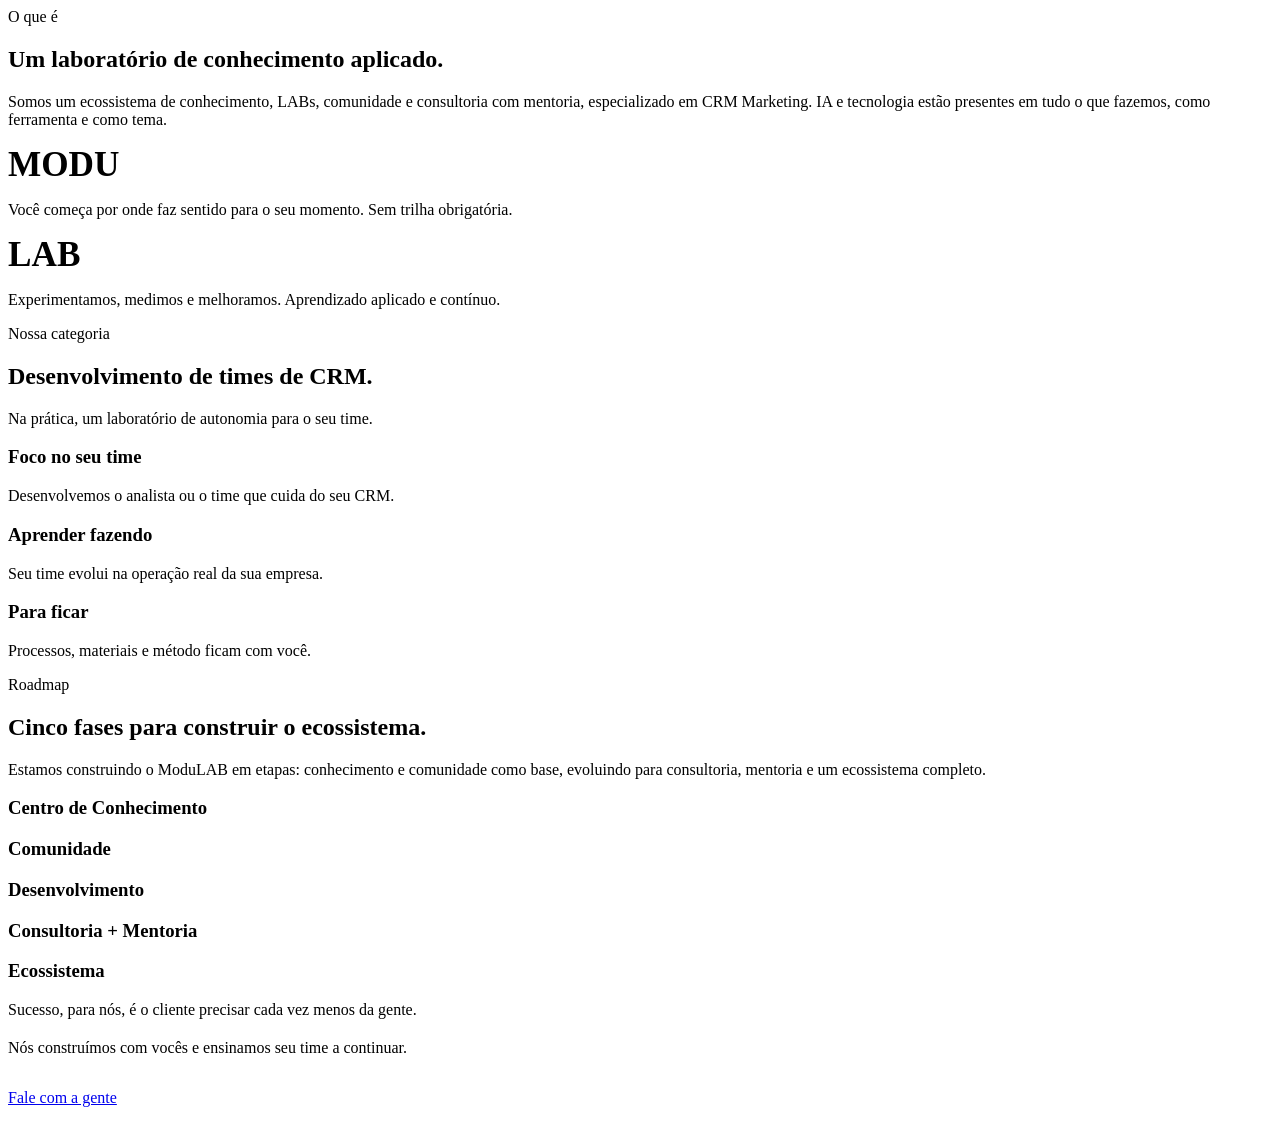
==== sobre.html @ 0abe555f "Add files via upload" ====
<!doctype html>
<html lang="pt-BR">
<head>
  <meta charset="utf-8">
  <meta name="viewport" content="width=device-width, initial-scale=1">
  <title>Sobre | ModuLAB</title>
  <meta name="description" content="O ModuLAB é um laboratório de conhecimento aplicado em CRM Marketing: conhecimento, LABs, comunidade e consultoria com mentoria.">
  <link rel="icon" href="assets/favicon.svg" type="image/svg+xml">
  <link rel="preconnect" href="https://fonts.googleapis.com">
  <link rel="preconnect" href="https://fonts.gstatic.com" crossorigin>
  <link href="https://fonts.googleapis.com/css2?family=Inter:wght@400;500;600&family=Montserrat:wght@600;700&display=swap" rel="stylesheet">
  <link rel="stylesheet" href="assets/style.css">
</head>
<body>
  <div data-header></div>

  <main>
    <section class="page-hero">
      <div class="wrap">
        <div class="eyebrow">O que é</div>
        <h1>Um laboratório de conhecimento aplicado.</h1>
        <p class="lead">Somos um ecossistema de conhecimento, LABs, comunidade e consultoria com mentoria, especializado em CRM Marketing. IA e tecnologia estão presentes em tudo o que fazemos, como ferramenta e como tema.</p>
      </div>
    </section>

    <section>
      <div class="wrap grid g2">
        <div class="card">
          <div class="lab-name" style="font-family:var(--font-head);font-size:2.2rem;font-weight:700;color:var(--petroleo)">MODU</div>
          <p>Você começa por onde faz sentido para o seu momento. Sem trilha obrigatória.</p>
        </div>
        <div class="card">
          <div class="lab-name" style="font-family:var(--font-head);font-size:2.2rem;font-weight:700;color:var(--petroleo)">LAB</div>
          <p>Experimentamos, medimos e melhoramos. Aprendizado aplicado e contínuo.</p>
        </div>
      </div>
    </section>

    <section class="paper">
      <div class="wrap split">
        <div>
          <div class="eyebrow">Nossa categoria</div>
          <h2>Desenvolvimento de times de CRM.</h2>
          <p class="lead">Na prática, um laboratório de autonomia para o seu time.</p>
        </div>
        <div class="grid">
          <div class="card"><h3>Foco no seu time</h3><p>Desenvolvemos o analista ou o time que cuida do seu CRM.</p></div>
          <div class="card"><h3>Aprender fazendo</h3><p>Seu time evolui na operação real da sua empresa.</p></div>
          <div class="card"><h3>Para ficar</h3><p>Processos, materiais e método ficam com você.</p></div>
        </div>
      </div>
    </section>

    <section class="dark">
      <div class="wrap">
        <div class="section-head">
          <div class="eyebrow">Roadmap</div>
          <h2>Cinco fases para construir o ecossistema.</h2>
          <p>Estamos construindo o ModuLAB em etapas: conhecimento e comunidade como base, evoluindo para consultoria, mentoria e um ecossistema completo.</p>
        </div>
        <div class="steps">
          <div class="step"><h3>Centro de Conhecimento</h3></div>
          <div class="step"><h3>Comunidade</h3></div>
          <div class="step"><h3>Desenvolvimento</h3></div>
          <div class="step"><h3>Consultoria + Mentoria</h3></div>
          <div class="step"><h3>Ecossistema</h3></div>
        </div>
      </div>
    </section>

    <section>
      <div class="wrap">
        <p class="quote">Sucesso, para nós, é o cliente precisar cada vez menos da gente.</p>
        <p class="lead" style="margin-top:20px">Nós construímos com vocês e ensinamos seu time a continuar.</p>
        <p style="margin-top:32px"><a class="btn" href="contato.html">Fale com a gente</a></p>
      </div>
    </section>
  </main>

  <div data-footer></div>
  <script src="assets/main.js"></script>
</body>
</html>
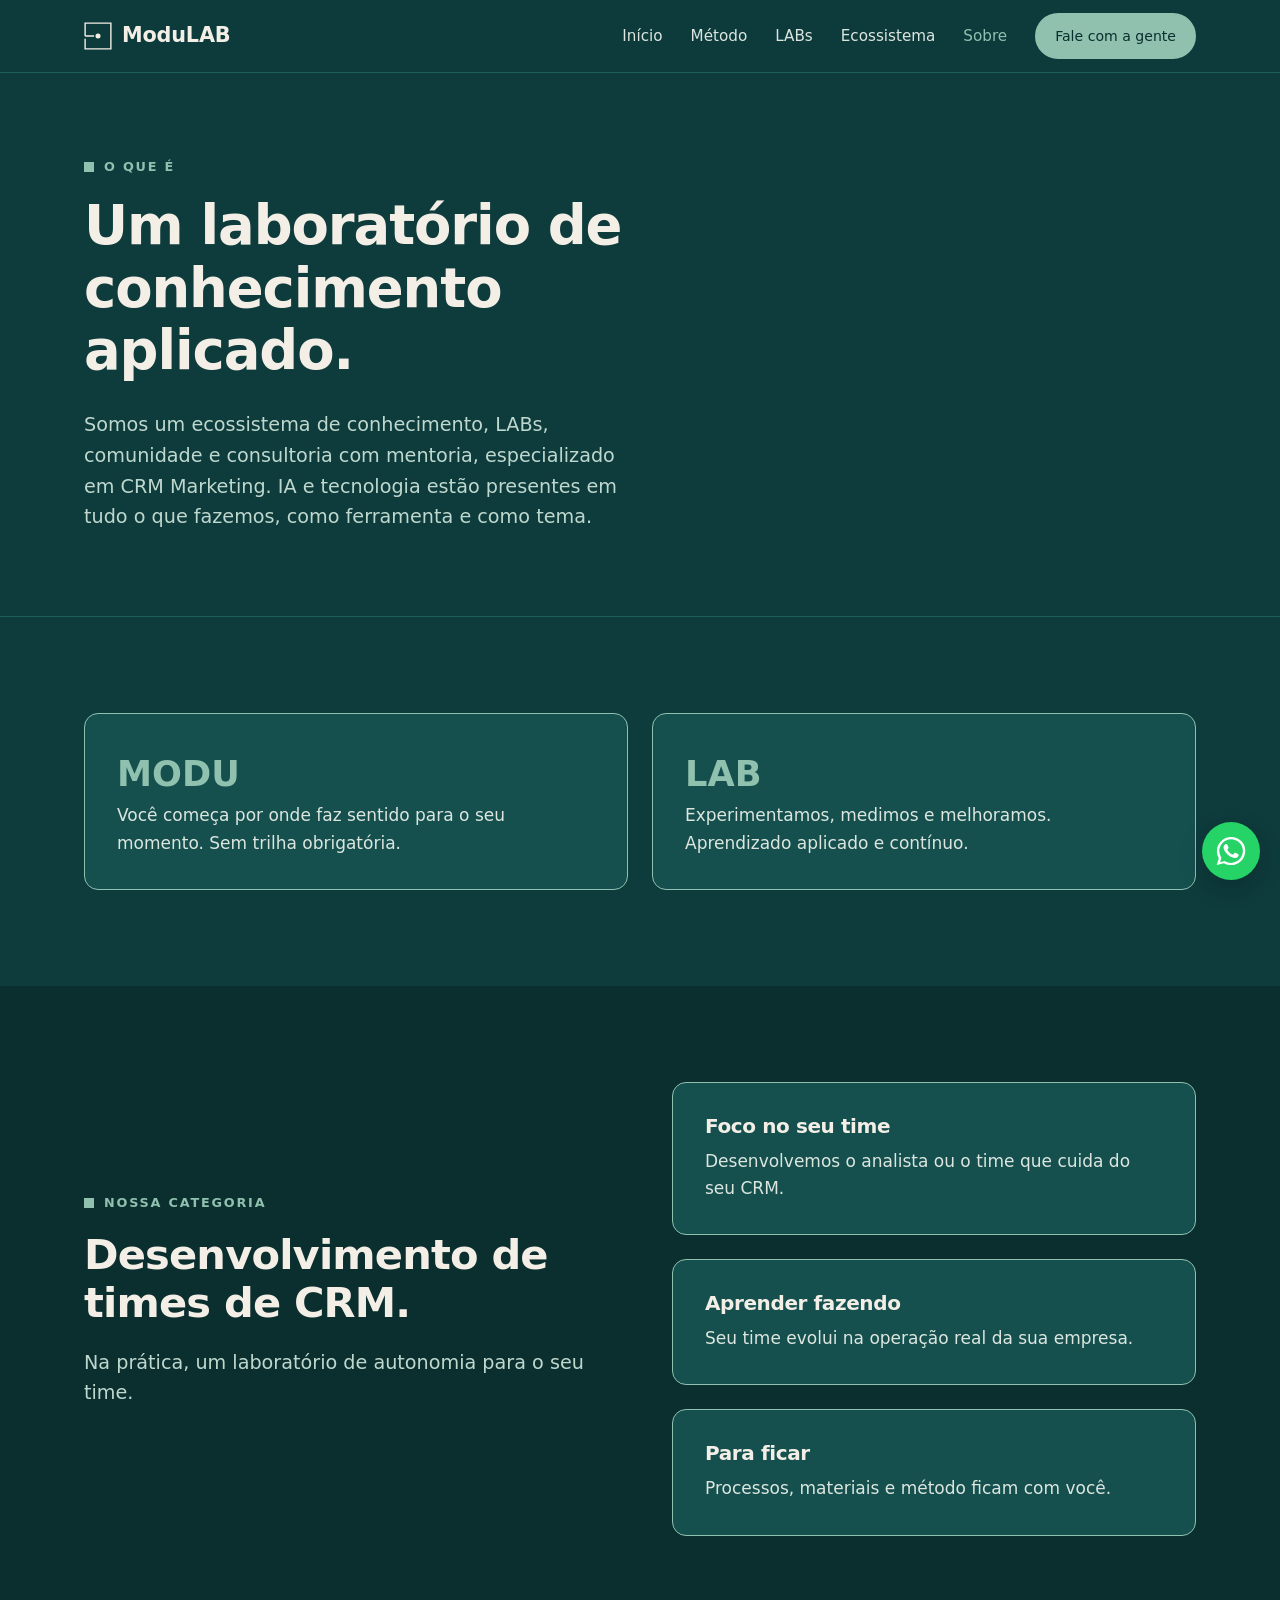
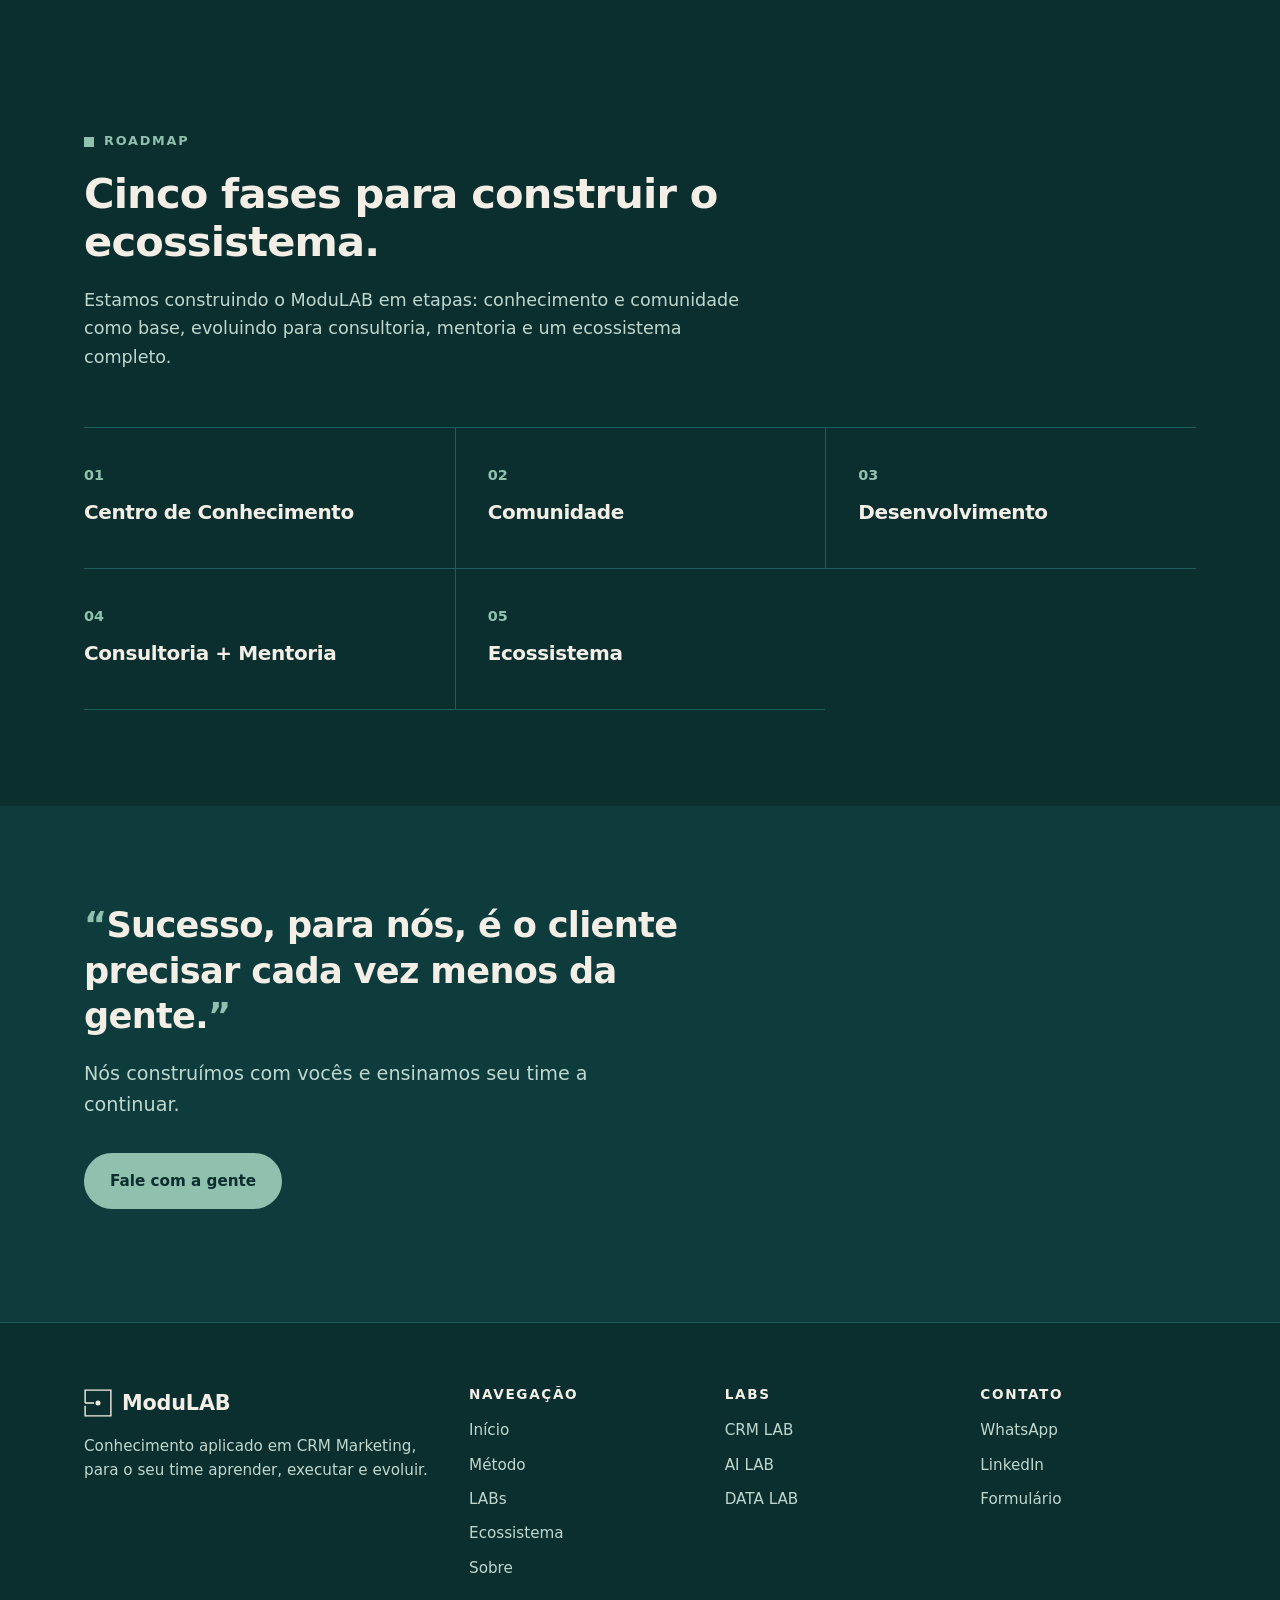
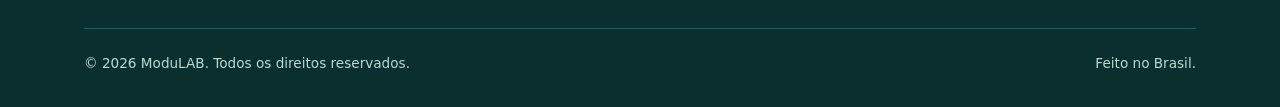
==== commit 4619eaf5: "Ajustes de cor em Sobre e Contato" ====
--- a/sobre.html
+++ b/sobre.html
@@ -26,11 +26,11 @@
     <section>
       <div class="wrap grid g2">
         <div class="card">
-          <div class="lab-name" style="font-family:var(--font-head);font-size:2.2rem;font-weight:700;color:var(--petroleo)">MODU</div>
+          <div class="lab-name" style="font-family:var(--font-head);font-size:2.2rem;font-weight:700;color:var(--accent)">MODU</div>
           <p>Você começa por onde faz sentido para o seu momento. Sem trilha obrigatória.</p>
         </div>
         <div class="card">
-          <div class="lab-name" style="font-family:var(--font-head);font-size:2.2rem;font-weight:700;color:var(--petroleo)">LAB</div>
+          <div class="lab-name" style="font-family:var(--font-head);font-size:2.2rem;font-weight:700;color:var(--accent)">LAB</div>
           <p>Experimentamos, medimos e melhoramos. Aprendizado aplicado e contínuo.</p>
         </div>
       </div>
--- a/assets/style.css
+++ b/assets/style.css
@@ -0,0 +1,393 @@
+:root {
+  --petroleo: #0e3b3c;
+  --petroleo-900: #0b2e2f;
+  --petroleo-700: #15504f;
+  --petroleo-100: #dce6df;
+  --offwhite: #f3efe6;
+  --paper: #faf8f3;
+  --ink: #0b2e2f;
+  --muted: #4a6260;
+  --line: #d6dcd3;
+  --accent: #8fc1ae;
+  --sand: #c9b98f;
+  --radius: 14px;
+  --max: 1160px;
+  --font-head: "Montserrat", system-ui, sans-serif;
+  --font-body: "Inter", system-ui, sans-serif;
+}
+
+* { box-sizing: border-box; }
+html { scroll-behavior: smooth; }
+body {
+  margin: 0;
+  background: var(--offwhite);
+  color: var(--ink);
+  font-family: var(--font-body);
+  font-size: 17px;
+  line-height: 1.6;
+  -webkit-font-smoothing: antialiased;
+}
+img, svg { max-width: 100%; display: block; }
+a { color: inherit; }
+h1, h2, h3, h4 { font-family: var(--font-head); line-height: 1.15; margin: 0 0 .5em; letter-spacing: -0.02em; }
+h1 { font-size: clamp(2.3rem, 5.5vw, 4rem); font-weight: 700; }
+h2 { font-size: clamp(1.8rem, 3.6vw, 2.6rem); font-weight: 700; }
+h3 { font-size: 1.25rem; font-weight: 600; }
+p { margin: 0 0 1em; }
+
+.wrap { max-width: var(--max); margin: 0 auto; padding: 0 24px; }
+.eyebrow {
+  display: inline-flex; align-items: center; gap: 10px;
+  font-family: var(--font-head); font-size: .8rem; font-weight: 600;
+  letter-spacing: .14em; text-transform: uppercase; color: var(--petroleo-700);
+  margin-bottom: 18px;
+}
+.eyebrow::before { content: ""; width: 10px; height: 10px; background: var(--accent); }
+.lead { font-size: 1.2rem; color: var(--muted); max-width: 46ch; }
+
+/* Header */
+.site-header {
+  position: sticky; top: 0; z-index: 50;
+  background: rgba(243, 239, 230, .92);
+  backdrop-filter: blur(10px);
+  border-bottom: 1px solid var(--line);
+}
+.nav { display: flex; align-items: center; justify-content: space-between; height: 72px; }
+.logo { display: flex; align-items: center; gap: 10px; text-decoration: none; font-family: var(--font-head); font-weight: 700; font-size: 1.3rem; color: var(--petroleo); }
+.logo b { color: var(--ink); font-weight: 700; }
+.logo-mark { width: 30px; height: 30px; }
+.nav-links { display: flex; align-items: center; gap: 28px; list-style: none; margin: 0; padding: 0; }
+.nav-links a { text-decoration: none; font-weight: 500; font-size: .95rem; color: var(--muted); }
+.nav-links a:hover, .nav-links a[aria-current="page"] { color: var(--petroleo); }
+.nav-toggle { display: none; background: none; border: 0; padding: 8px; cursor: pointer; color: var(--ink); }
+
+/* Buttons */
+.btn {
+  display: inline-flex; align-items: center; justify-content: center; gap: 10px;
+  padding: 14px 24px; border-radius: 999px; border: 2px solid var(--petroleo);
+  background: var(--petroleo); color: var(--paper);
+  font-family: var(--font-head); font-weight: 600; font-size: .95rem;
+  text-decoration: none; cursor: pointer; transition: transform .15s, background .15s;
+}
+.btn:hover { background: var(--petroleo-900); border-color: var(--petroleo-900); transform: translateY(-1px); }
+.btn.ghost { background: transparent; color: var(--petroleo); }
+.btn.ghost:hover { background: var(--petroleo); color: var(--paper); }
+.btn.light { background: var(--paper); color: var(--petroleo); border-color: var(--paper); }
+.btn.light:hover { background: var(--accent); border-color: var(--accent); color: var(--ink); }
+.btn.sm { padding: 10px 18px; font-size: .88rem; }
+.btn svg { width: 18px; height: 18px; }
+
+/* Sections */
+section { padding: 96px 0; }
+.section-head { max-width: 680px; margin-bottom: 56px; }
+.section-head p { color: var(--muted); font-size: 1.1rem; }
+.dark { background: var(--petroleo); color: var(--offwhite); }
+.dark .eyebrow { color: var(--accent); }
+.dark .section-head p, .dark .lead { color: #bfd8ce; }
+.paper { background: var(--paper); }
+
+/* Hero */
+.hero { padding: 88px 0 96px; overflow: hidden; }
+.hero-grid { display: grid; grid-template-columns: 1.15fr .85fr; gap: 56px; align-items: center; }
+.hero h1 span { color: var(--petroleo); }
+.hero .actions { display: flex; flex-wrap: wrap; gap: 14px; margin-top: 32px; }
+.hero-art { aspect-ratio: 1; }
+.page-hero { padding: 80px 0 64px; border-bottom: 1px solid var(--line); }
+.page-hero h1 { font-size: clamp(2.1rem, 4.6vw, 3.4rem); max-width: 18ch; }
+
+/* Grids & cards */
+.grid { display: grid; gap: 24px; }
+.g2 { grid-template-columns: repeat(2, 1fr); }
+.g3 { grid-template-columns: repeat(3, 1fr); }
+.g4 { grid-template-columns: repeat(4, 1fr); }
+.card {
+  background: var(--paper); border: 1px solid var(--line); border-radius: var(--radius);
+  padding: 32px; position: relative;
+}
+.card p { color: var(--muted); margin: 0; }
+.dark .card { background: var(--petroleo-900); border-color: #1d5e5c; }
+.dark .card p { color: #bfd8ce; }
+.card .icon {
+  width: 48px; height: 48px; border-radius: 10px; background: var(--petroleo-100);
+  color: var(--petroleo); display: grid; place-items: center; margin-bottom: 20px;
+}
+.card .icon svg { width: 24px; height: 24px; }
+.tag {
+  display: inline-block; font-family: var(--font-head); font-size: .75rem; font-weight: 600;
+  letter-spacing: .08em; text-transform: uppercase; padding: 5px 10px; border-radius: 6px;
+  background: var(--petroleo-100); color: var(--petroleo);
+}
+
+/* Stats / problem strip */
+.strip { display: grid; grid-template-columns: repeat(3, 1fr); border-top: 1px solid var(--line); border-bottom: 1px solid var(--line); }
+.strip > div { padding: 36px 28px; border-right: 1px solid var(--line); }
+.strip > div:last-child { border-right: 0; }
+.strip strong { display: block; font-family: var(--font-head); font-size: 1.15rem; margin-bottom: 6px; }
+.strip p { color: var(--muted); margin: 0; font-size: .97rem; }
+
+/* Method steps */
+.steps { display: grid; grid-template-columns: repeat(3, 1fr); gap: 0; counter-reset: step; border-top: 1px solid #1d5e5c; }
+.dark .steps .step { border-color: #1d5e5c; }
+.step { padding: 36px 32px 36px 0; border-bottom: 1px solid var(--line); }
+.steps .step:not(:nth-child(3n+1)) { padding-left: 32px; border-left: 1px solid var(--line); }
+.dark .steps .step:not(:nth-child(3n+1)) { border-left-color: #1d5e5c; }
+.step::before {
+  counter-increment: step; content: "0" counter(step);
+  display: block; font-family: var(--font-head); font-weight: 700; font-size: .9rem;
+  color: var(--accent); margin-bottom: 14px;
+}
+.step h3 { margin-bottom: 8px; }
+.step p { margin: 0; color: var(--muted); }
+.dark .step p { color: #bfd8ce; }
+
+/* Method detailed list */
+.method-list { display: grid; gap: 0; }
+.method-item { display: grid; grid-template-columns: 120px 1fr 1fr; gap: 32px; padding: 40px 0; border-top: 1px solid var(--line); }
+.method-item .num { font-family: var(--font-head); font-size: 3rem; font-weight: 700; color: var(--petroleo); line-height: 1; }
+.method-item ul { margin: 0; padding-left: 18px; color: var(--muted); }
+.method-item li { margin-bottom: 6px; }
+
+/* LABs */
+.lab { display: flex; flex-direction: column; gap: 14px; }
+.lab .lab-name { font-family: var(--font-head); font-size: 2rem; font-weight: 700; color: var(--petroleo); }
+.dark .lab .lab-name { color: var(--paper); }
+.lab ul { margin: 6px 0 0; padding-left: 18px; color: var(--muted); }
+.dark .lab ul { color: #bfd8ce; }
+.lab-block { display: grid; grid-template-columns: .9fr 1.1fr; gap: 56px; padding: 64px 0; border-top: 1px solid var(--line); align-items: start; }
+.lab-block:first-of-type { border-top: 0; padding-top: 0; }
+.lab-block .lab-badge { font-family: var(--font-head); font-weight: 700; font-size: clamp(3rem, 8vw, 5.5rem); line-height: 1; color: var(--petroleo); letter-spacing: -0.04em; }
+.lab-block .lab-badge small { display: block; font-size: 1rem; letter-spacing: .12em; text-transform: uppercase; color: var(--muted); margin-top: 12px; }
+
+/* Programs */
+.program { display: flex; flex-direction: column; }
+.program .duration { font-family: var(--font-head); font-size: 2.4rem; font-weight: 700; color: var(--petroleo); line-height: 1; margin: 16px 0 4px; }
+.program .duration small { font-size: 1rem; font-weight: 600; color: var(--muted); }
+.program ul { list-style: none; padding: 0; margin: 20px 0 28px; flex: 1; }
+.program li { padding: 9px 0 9px 28px; border-top: 1px solid var(--line); position: relative; font-size: .95rem; color: var(--muted); }
+.program li::before { content: ""; position: absolute; left: 0; top: 16px; width: 10px; height: 10px; background: var(--petroleo); }
+.program.featured { background: var(--petroleo); color: var(--offwhite); border-color: var(--petroleo); }
+.program.featured .duration, .program.featured h3 { color: var(--paper); }
+.program.featured .duration small, .program.featured p, .program.featured li { color: #bfd8ce; }
+.program.featured li { border-top-color: #1d5e5c; }
+.program.featured li::before { background: var(--accent); }
+.program.featured .tag { background: var(--accent); color: var(--ink); }
+
+/* Audience */
+.audience { display: flex; flex-wrap: wrap; gap: 10px; margin-top: 24px; }
+.audience span { padding: 10px 18px; border: 1px solid var(--line); border-radius: 999px; background: var(--paper); font-weight: 500; font-size: .95rem; }
+
+/* Split */
+.split { display: grid; grid-template-columns: 1fr 1fr; gap: 64px; align-items: center; }
+
+/* FAQ */
+.faq details { border-top: 1px solid var(--line); padding: 22px 0; }
+.faq details:last-child { border-bottom: 1px solid var(--line); }
+.faq summary { cursor: pointer; font-family: var(--font-head); font-weight: 600; font-size: 1.1rem; list-style: none; display: flex; justify-content: space-between; gap: 20px; }
+.faq summary::-webkit-details-marker { display: none; }
+.faq summary::after { content: "+"; font-size: 1.5rem; line-height: 1; color: var(--petroleo); }
+.faq details[open] summary::after { content: "–"; }
+.faq details p { margin: 14px 0 0; color: var(--muted); max-width: 70ch; }
+
+/* CTA */
+.cta { background: var(--petroleo); color: var(--offwhite); border-radius: 24px; padding: 64px; display: grid; grid-template-columns: 1.4fr 1fr; gap: 40px; align-items: center; position: relative; overflow: hidden; }
+.cta h2 { color: var(--paper); margin-bottom: 12px; }
+.cta p { color: #bfd8ce; margin: 0; }
+.cta .actions { display: flex; justify-content: flex-end; flex-wrap: wrap; gap: 12px; position: relative; z-index: 1; }
+.cta-shapes { position: absolute; right: -40px; top: -40px; width: 260px; opacity: .18; }
+
+/* Form */
+.form { display: grid; gap: 18px; }
+.form .row { display: grid; grid-template-columns: 1fr 1fr; gap: 18px; }
+.form label { display: grid; gap: 6px; font-weight: 600; font-size: .9rem; }
+.form input, .form select, .form textarea {
+  font: inherit; font-weight: 400; padding: 13px 15px; border: 1px solid var(--line);
+  border-radius: 10px; background: var(--paper); color: var(--ink); width: 100%;
+}
+.form input:focus, .form select:focus, .form textarea:focus { outline: 2px solid var(--petroleo); outline-offset: 1px; border-color: var(--petroleo); }
+.form textarea { min-height: 120px; resize: vertical; }
+.form .hint { font-size: .85rem; color: var(--muted); font-weight: 400; }
+.contact-side { display: grid; gap: 20px; }
+
+/* Footer */
+.site-footer { background: var(--petroleo-900); color: #bfd8ce; padding: 64px 0 32px; font-size: .95rem; }
+.footer-grid { display: grid; grid-template-columns: 1.6fr 1fr 1fr 1fr; gap: 40px; margin-bottom: 48px; }
+.site-footer .logo { color: var(--paper); margin-bottom: 14px; }
+.site-footer .logo b { color: var(--accent); }
+.site-footer h4 { color: var(--paper); font-size: .85rem; letter-spacing: .12em; text-transform: uppercase; margin-bottom: 16px; }
+.site-footer ul { list-style: none; padding: 0; margin: 0; display: grid; gap: 10px; }
+.site-footer a { text-decoration: none; }
+.site-footer a:hover { color: var(--accent); }
+.footer-bottom { border-top: 1px solid #1d5e5c; padding-top: 24px; display: flex; justify-content: space-between; flex-wrap: wrap; gap: 12px; font-size: .85rem; }
+
+/* WhatsApp float */
+.wa-float {
+  position: fixed; right: 20px; bottom: 20px; z-index: 60; width: 58px; height: 58px; border-radius: 50%;
+  background: #25d366; color: #fff; display: grid; place-items: center;
+  box-shadow: 0 8px 24px rgba(0, 0, 0, .2); transition: transform .15s;
+}
+.wa-float:hover { transform: scale(1.06); }
+.wa-float svg { width: 30px; height: 30px; }
+
+/* Responsive */
+@media (max-width: 960px) {
+  .hero-grid, .split, .cta, .lab-block { grid-template-columns: 1fr; }
+  .hero-art { max-width: 380px; }
+  .g3, .g4 { grid-template-columns: repeat(2, 1fr); }
+  .steps { grid-template-columns: repeat(2, 1fr); }
+  .steps .step, .steps .step:not(:nth-child(3n+1)) { padding: 32px 24px 32px 0; border-left: 0; }
+  .steps .step:nth-child(even) { padding-left: 24px; border-left: 1px solid var(--line); }
+  .dark .steps .step:nth-child(even) { border-left-color: #1d5e5c; }
+  .method-item { grid-template-columns: 80px 1fr; }
+  .method-item > :last-child { grid-column: 2; }
+  .footer-grid { grid-template-columns: 1fr 1fr; }
+  .cta .actions { justify-content: flex-start; }
+}
+@media (max-width: 760px) {
+  body { font-size: 16px; }
+  .wrap { padding: 0 16px; }
+  section { padding: 64px 0; }
+  .nav-toggle { display: block; }
+  .nav-links {
+    display: none; position: absolute; top: 72px; left: 0; right: 0; flex-direction: column; align-items: stretch;
+    gap: 0; background: var(--offwhite); border-bottom: 1px solid var(--line); padding: 8px 16px 20px;
+  }
+  .nav-links.open { display: flex; }
+  .nav-links li a { display: block; padding: 12px 0; }
+  .nav-links .btn { margin-top: 8px; width: 100%; }
+  .g2, .g3, .g4, .strip, .form .row { grid-template-columns: 1fr; }
+  .strip > div { border-right: 0; border-bottom: 1px solid var(--line); padding: 24px 0; }
+  .strip > div:last-child { border-bottom: 0; }
+  .steps { grid-template-columns: 1fr; }
+  .steps .step, .steps .step:nth-child(even) { padding: 28px 0; border-left: 0; }
+  .method-item { grid-template-columns: 1fr; gap: 12px; }
+  .method-item > :last-child { grid-column: auto; }
+  .card { padding: 24px; }
+  .cta { padding: 40px 24px; }
+  .footer-grid { grid-template-columns: 1fr; }
+  .hero { padding: 56px 0 64px; }
+}
+
+/* ===== Identidade ModuLAB ===== */
+.logo { font-weight: 600; letter-spacing: -0.01em; color: var(--petroleo); }
+.logo-mark { width: 28px; height: 28px; }
+.site-footer .logo { color: var(--offwhite); }
+
+.hero-mark { color: var(--petroleo); }
+.hero-mark .dot { fill: var(--accent); }
+
+/* Posicionamento: nem agência, nem curso, nem consultoria */
+.compare { display: grid; grid-template-columns: repeat(4, 1fr); gap: 16px; }
+.compare .card h3 { margin-bottom: 10px; }
+.compare .card.us { background: var(--petroleo); border-color: var(--petroleo); }
+.compare .card.us h3 { color: var(--accent); }
+.compare .card.us p { color: var(--offwhite); }
+.compare .card:not(.us) h3 { color: var(--muted); text-decoration: line-through; text-decoration-color: var(--accent); text-decoration-thickness: 2px; }
+
+/* Ciclo de aprendizado */
+.cycle { display: flex; flex-wrap: wrap; gap: 10px; align-items: center; margin-top: 28px; }
+.cycle span { padding: 10px 18px; border-radius: 999px; border: 1px solid var(--accent); font-family: var(--font-head); font-weight: 600; font-size: .95rem; }
+.dark .cycle span { color: var(--offwhite); }
+.cycle i { color: var(--accent); font-style: normal; }
+
+/* Citação */
+.quote { font-family: var(--font-head); font-weight: 600; font-size: clamp(1.5rem, 3vw, 2.2rem); line-height: 1.3; max-width: 26ch; letter-spacing: -0.02em; margin: 0; }
+.quote::before { content: "“"; color: var(--accent); }
+.quote::after { content: "”"; color: var(--accent); }
+
+/* Duas colunas: seu time / ModuLAB */
+.duo { display: grid; grid-template-columns: 1fr auto 1fr; gap: 24px; align-items: stretch; }
+.duo .plus { align-self: center; font-family: var(--font-head); font-size: 2.5rem; font-weight: 700; color: var(--accent); }
+.duo ul { list-style: none; padding: 0; margin: 16px 0 0; }
+.duo li { padding: 10px 0 10px 26px; border-top: 1px solid var(--line); position: relative; color: var(--muted); }
+.duo li::before { content: ""; position: absolute; left: 0; top: 19px; width: 9px; height: 9px; border-radius: 50%; background: var(--accent); }
+
+@media (max-width: 960px) {
+  .compare { grid-template-columns: repeat(2, 1fr); }
+  .duo { grid-template-columns: 1fr; }
+  .duo .plus { justify-self: center; }
+}
+@media (max-width: 760px) {
+  .compare { grid-template-columns: 1fr; }
+}
+
+/* ===== Tema escuro, igual à apresentação (fundo verde) ===== */
+:root {
+  --bg: #0e3b3c;        /* fundo dos slides */
+  --bg-alt: #0b2e2f;    /* seções alternadas */
+  --surface: #15504f;   /* cartões */
+  --text: #f3efe6;
+  --text-soft: #dce6df;
+  --muted: #bfd8ce;
+  --line: #1d5e5c;
+}
+body { background: var(--bg); color: var(--text); }
+.paper, .dark { background: var(--bg-alt); color: var(--text); }
+.eyebrow, .dark .eyebrow { color: var(--accent); }
+.lead, .section-head p, .dark .lead, .dark .section-head p { color: var(--muted); }
+.hero h1 span { color: var(--accent); }
+.page-hero { border-bottom-color: var(--line); }
+
+/* Topo */
+.site-header { background: rgba(14, 59, 60, .92); border-bottom-color: var(--line); }
+.logo, .site-footer .logo { color: var(--text); }
+.nav-links a { color: var(--text-soft); }
+.nav-links a:hover, .nav-links a[aria-current="page"] { color: var(--accent); }
+.nav-toggle { color: var(--text); }
+.nav-links a.btn, .nav-links a.btn:hover { color: var(--bg-alt); }
+
+/* Botões */
+.btn { background: var(--accent); border-color: var(--accent); color: var(--bg-alt); }
+.btn:hover { background: var(--text); border-color: var(--text); color: var(--bg-alt); }
+.btn.ghost { background: transparent; border-color: var(--text-soft); color: var(--text); }
+.btn.ghost:hover { background: var(--text); border-color: var(--text); color: var(--bg-alt); }
+.btn.light { background: var(--text); border-color: var(--text); color: var(--bg-alt); }
+.btn.light:hover { background: var(--accent); border-color: var(--accent); color: var(--bg-alt); }
+
+/* Cartões: verde mais claro com contorno menta, como nos slides */
+.card, .dark .card { background: var(--surface); border: 1.5px solid var(--accent); }
+.card h3 { color: var(--text); }
+.card p, .dark .card p { color: var(--text-soft); }
+.card .icon { background: rgba(143, 193, 174, .16); color: var(--accent); }
+.tag { background: var(--accent); color: var(--bg-alt); }
+.lab .lab-name, .dark .lab .lab-name { color: var(--text); }
+.lab-block { border-top-color: var(--line); }
+.lab-block .lab-badge { color: var(--accent); }
+.lab-block .lab-badge small { color: var(--muted); }
+.method-item { border-top-color: var(--line); }
+.method-item .num { color: var(--accent); }
+.method-item p, .method-item ul { color: var(--text-soft); }
+.step { border-bottom-color: var(--line); }
+.steps .step:not(:nth-child(3n+1)), .steps .step:nth-child(even) { border-left-color: var(--line); }
+.step p { color: var(--text-soft); }
+
+/* Posicionamento */
+.compare .card:not(.us) h3 { color: var(--muted); }
+.compare .card.us { background: var(--accent); border-color: var(--accent); }
+.compare .card.us h3, .compare .card.us p { color: var(--bg-alt); }
+
+/* Seu time + ModuLAB */
+.duo li { border-top-color: var(--line); color: var(--text-soft); }
+.quote { color: var(--text); }
+.cycle span { color: var(--text); }
+.hero-mark { color: var(--text); }
+
+/* Chamada final */
+.cta { background: var(--surface); border: 1.5px solid var(--accent); }
+.cta h2 { color: var(--text); }
+.cta p { color: var(--text-soft); }
+
+/* Formulário */
+.form input, .form select, .form textarea { background: var(--bg-alt); border-color: var(--line); color: var(--text); }
+.form select option { background: var(--bg-alt); color: var(--text); }
+.form input:focus, .form select:focus, .form textarea:focus { outline-color: var(--accent); border-color: var(--accent); }
+.form .hint { color: var(--muted); }
+
+/* Rodapé */
+.site-footer { background: var(--bg-alt); border-top: 1px solid var(--line); color: var(--muted); }
+.site-footer h4 { color: var(--text); }
+.footer-bottom { border-top-color: var(--line); }
+
+@media (max-width: 760px) {
+  .nav-links { background: var(--bg); border-bottom-color: var(--line); }
+  .strip > div { border-bottom-color: var(--line); }
+}
